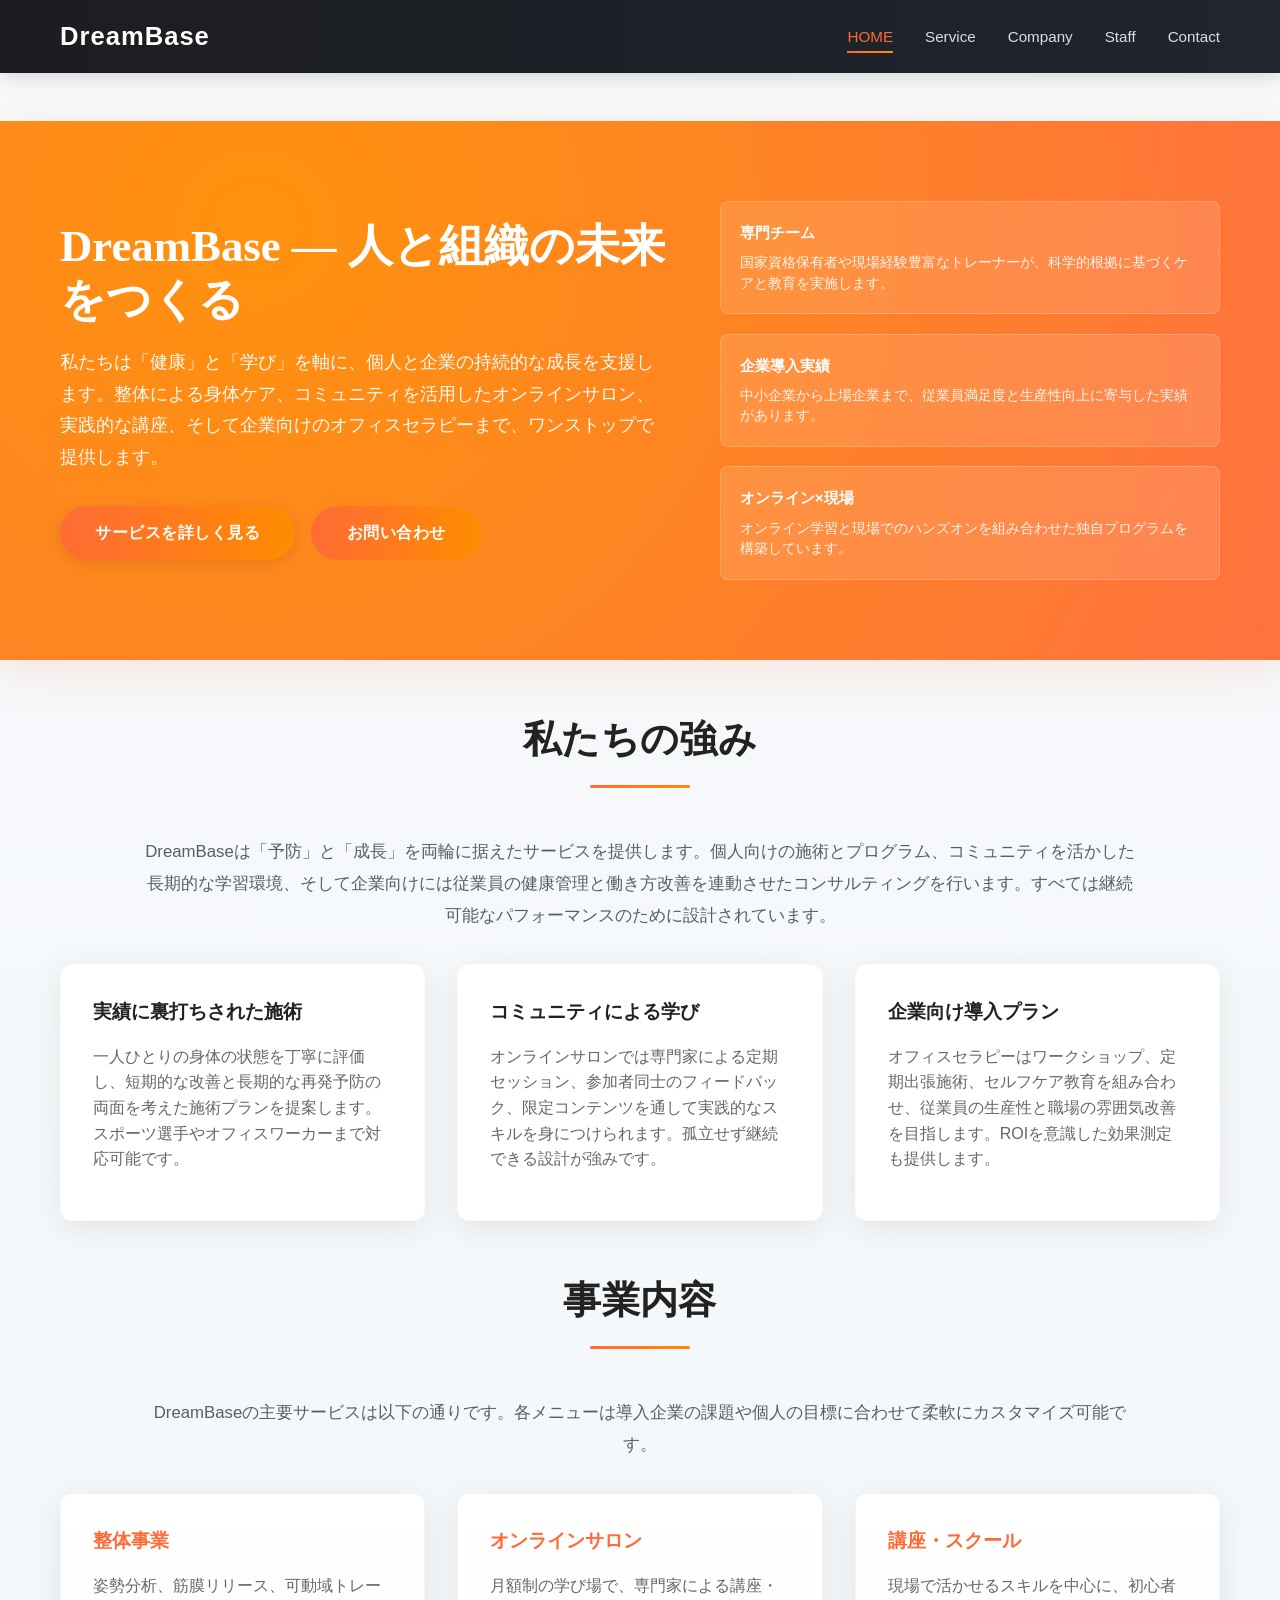
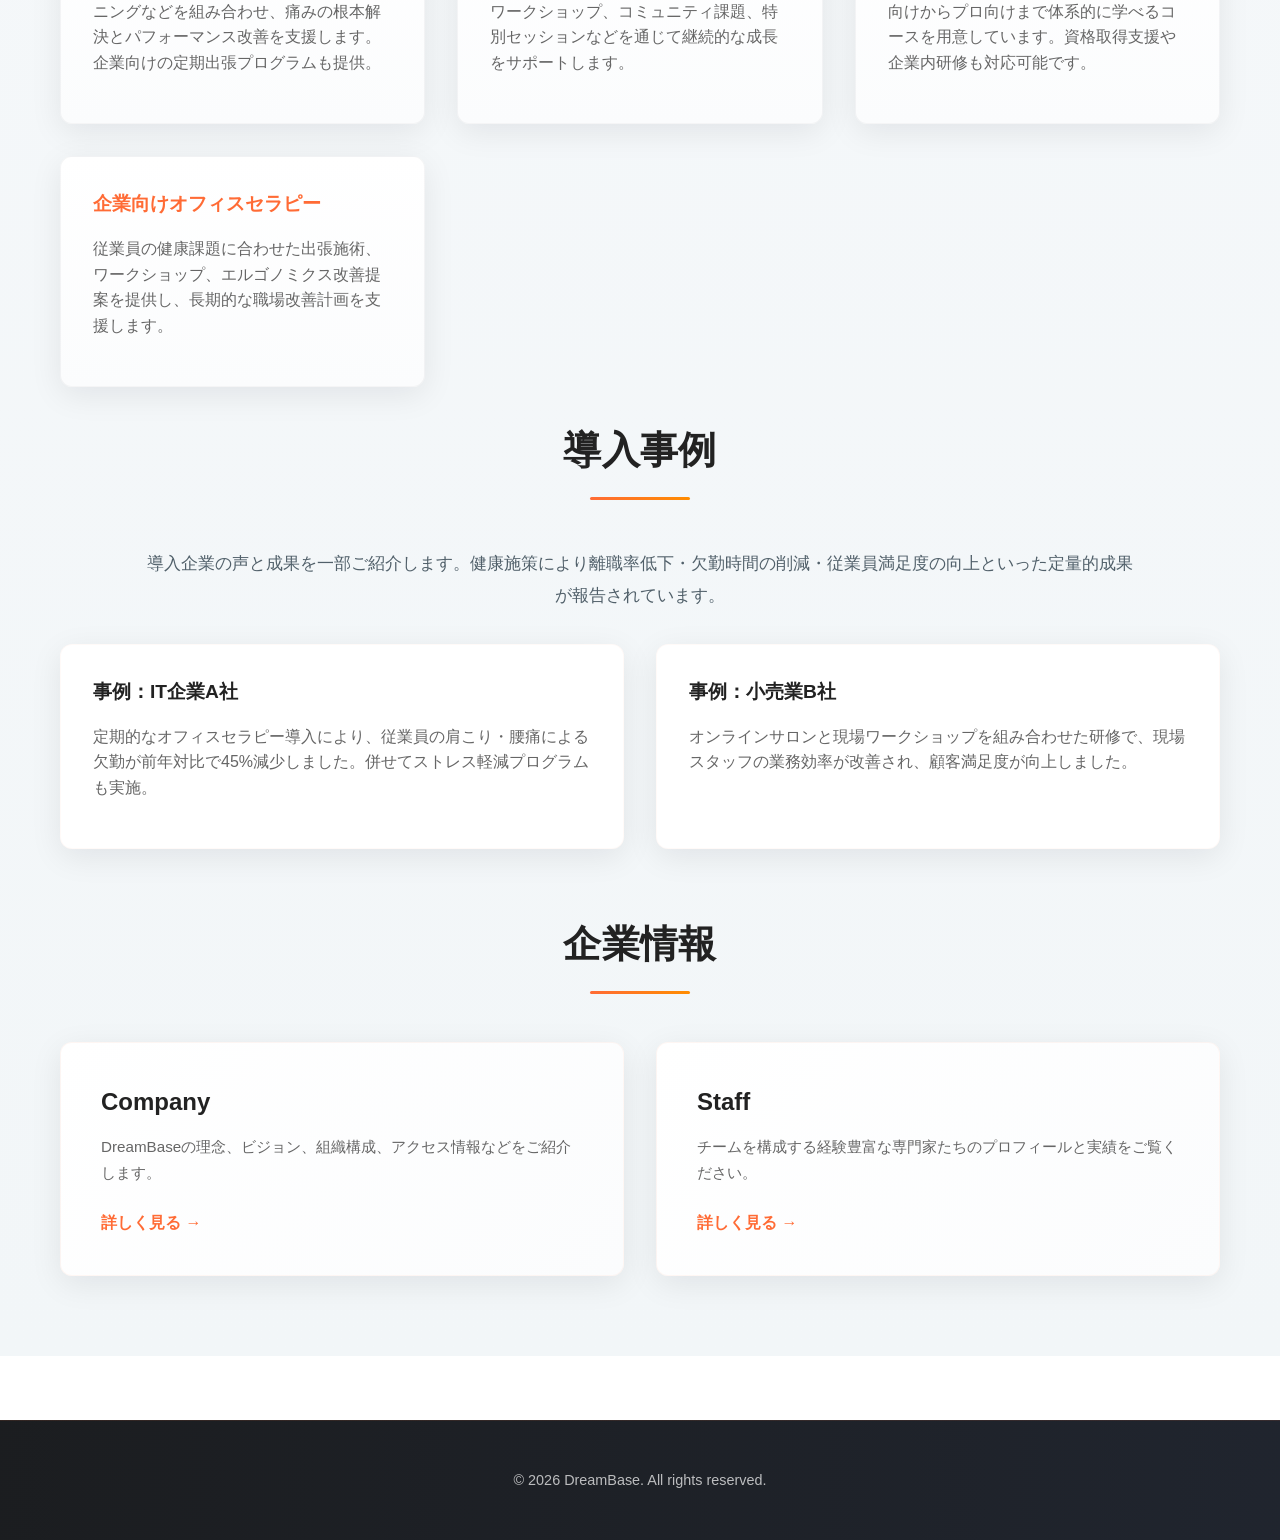
==== index.html @ 5e0f81db "ver1.0.0 create" ====
<!DOCTYPE html>
<html lang="ja">
<head>
    <meta charset="UTF-8">
    <meta name="viewport" content="width=device-width, initial-scale=1.0">
    <title>HOME - DreamBase</title>
    <link rel="icon" href="favicon.ico">
    <link rel="stylesheet" href="css/style.css">
</head>
<body>
    <div id="app">
        <!-- ナビゲーション -->
        <nav class="navbar">
            <div class="container">
                <div class="logo">
                    <h1><a href="index.html" style="color: white; text-decoration: none;">DreamBase</a></h1>
                </div>
                <div class="hamburger">
                    <span></span>
                    <span></span>
                    <span></span>
                </div>
                <ul class="nav-menu">
                    <h1><a href="index.html" style="color: white; text-decoration: none;">DreamBase</a></h1>
                    <li><a href="index.html" class="nav-link active">HOME</a></li>
                    <li class="has-submenu">
                        <a href="pages/service.html" class="nav-link service-toggle">Service</a>
                        <ul class="submenu">
                            <li><a href="pages/service/osteopathy.html">整体事業</a></li>
                            <li><a href="pages/service/salon.html">オンラインサロン事業</a></li>
                            <li><a href="pages/service/school.html">講座・スクール事業</a></li>
                            <li><a href="pages/service/therapist.html">企業向けオフィスセラピー事業</a></li>
                        </ul>
                    </li>
                    <li><a href="pages/company.html" class="nav-link">Company</a></li>
                    <li><a href="pages/staff.html" class="nav-link">Staff</a></li>
                    <li><a href="pages/contact.html" class="nav-link">Contact</a></li>
                </ul>
            </div>
        </nav>

        <!-- メインコンテンツ -->
        <main id="content">
            <section class="page-section">
                <div class="hero modern-hero">
                    <div class="container hero-inner">
                        <div class="hero-left">
                            <h1 class="hero-title">DreamBase — 人と組織の未来をつくる</h1>
                            <p class="hero-sub">私たちは「健康」と「学び」を軸に、個人と企業の持続的な成長を支援します。整体による身体ケア、コミュニティを活用したオンラインサロン、実践的な講座、そして企業向けのオフィスセラピーまで、ワンストップで提供します。</p>
                            <div class="hero-ctas">
                                <a href="pages/service.html" class="btn btn-primary">サービスを詳しく見る</a>
                                <a href="pages/contact.html" class="btn btn-secondary">お問い合わせ</a>
                            </div>
                        </div>
                        <div class="hero-right">
                            <div class="hero-features">
                                <div class="feature">
                                    <h4>専門チーム</h4>
                                    <p>国家資格保有者や現場経験豊富なトレーナーが、科学的根拠に基づくケアと教育を実施します。</p>
                                </div>
                                <div class="feature">
                                    <h4>企業導入実績</h4>
                                    <p>中小企業から上場企業まで、従業員満足度と生産性向上に寄与した実績があります。</p>
                                </div>
                                <div class="feature">
                                    <h4>オンライン×現場</h4>
                                    <p>オンライン学習と現場でのハンズオンを組み合わせた独自プログラムを構築しています。</p>
                                </div>
                            </div>
                        </div>
                    </div>
                </div>

                <div class="container">
                    <section class="about-section">
                        <h2 class="section-title">私たちの強み</h2>
                        <p class="lead">DreamBaseは「予防」と「成長」を両輪に据えたサービスを提供します。個人向けの施術とプログラム、コミュニティを活かした長期的な学習環境、そして企業向けには従業員の健康管理と働き方改善を連動させたコンサルティングを行います。すべては継続可能なパフォーマンスのために設計されています。</p>

                        <div class="card-grid">
                            <div class="card">
                                <h3>実績に裏打ちされた施術</h3>
                                <p>一人ひとりの身体の状態を丁寧に評価し、短期的な改善と長期的な再発予防の両面を考えた施術プランを提案します。スポーツ選手やオフィスワーカーまで対応可能です。</p>
                            </div>
                            <div class="card">
                                <h3>コミュニティによる学び</h3>
                                <p>オンラインサロンでは専門家による定期セッション、参加者同士のフィードバック、限定コンテンツを通して実践的なスキルを身につけられます。孤立せず継続できる設計が強みです。</p>
                            </div>
                            <div class="card">
                                <h3>企業向け導入プラン</h3>
                                <p>オフィスセラピーはワークショップ、定期出張施術、セルフケア教育を組み合わせ、従業員の生産性と職場の雰囲気改善を目指します。ROIを意識した効果測定も提供します。</p>
                            </div>
                        </div>
                    </section>

                    <section class="services-section">
                        <h2 class="section-title">事業内容</h2>
                        <p class="lead">DreamBaseの主要サービスは以下の通りです。各メニューは導入企業の課題や個人の目標に合わせて柔軟にカスタマイズ可能です。</p>

                        <div class="card-grid services-tiles">
                            <a class="card-link" href="pages/service/osteopathy.html">
                                <div class="card service-card">
                                    <h3>整体事業</h3>
                                    <p>姿勢分析、筋膜リリース、可動域トレーニングなどを組み合わせ、痛みの根本解決とパフォーマンス改善を支援します。企業向けの定期出張プログラムも提供。</p>
                                </div>
                            </a>

                            <a class="card-link" href="pages/service/salon.html">
                                <div class="card service-card">
                                    <h3>オンラインサロン</h3>
                                    <p>月額制の学び場で、専門家による講座・ワークショップ、コミュニティ課題、特別セッションなどを通じて継続的な成長をサポートします。</p>
                                </div>
                            </a>

                            <a class="card-link" href="pages/service/school.html">
                                <div class="card service-card">
                                    <h3>講座・スクール</h3>
                                    <p>現場で活かせるスキルを中心に、初心者向けからプロ向けまで体系的に学べるコースを用意しています。資格取得支援や企業内研修も対応可能です。</p>
                                </div>
                            </a>

                            <a class="card-link" href="pages/service/therapist.html">
                                <div class="card service-card">
                                    <h3>企業向けオフィスセラピー</h3>
                                    <p>従業員の健康課題に合わせた出張施術、ワークショップ、エルゴノミクス改善提案を提供し、長期的な職場改善計画を支援します。</p>
                                </div>
                            </a>
                        </div>
                    </section>

                    <section class="case-section">
                        <h2 class="section-title">導入事例</h2>
                        <p class="lead">導入企業の声と成果を一部ご紹介します。健康施策により離職率低下・欠勤時間の削減・従業員満足度の向上といった定量的成果が報告されています。</p>

                        <div class="card-grid">
                            <div class="card">
                                <h3>事例：IT企業A社</h3>
                                <p>定期的なオフィスセラピー導入により、従業員の肩こり・腰痛による欠勤が前年対比で45%減少しました。併せてストレス軽減プログラムも実施。</p>
                            </div>
                            <div class="card">
                                <h3>事例：小売業B社</h3>
                                <p>オンラインサロンと現場ワークショップを組み合わせた研修で、現場スタッフの業務効率が改善され、顧客満足度が向上しました。</p>
                            </div>
                        </div>
                    </section>

                    <section class="company-staff-section">
                        <h2 class="section-title">企業情報</h2>
                        <div class="info-grid">
                            <a href="pages/company.html" class="info-card company-card">
                                <div class="info-card-content">
                                    <h3>Company</h3>
                                    <p>DreamBaseの理念、ビジョン、組織構成、アクセス情報などをご紹介します。</p>
                                    <span class="info-cta">詳しく見る →</span>
                                </div>
                            </a>
                            <a href="pages/staff.html" class="info-card staff-card">
                                <div class="info-card-content">
                                    <h3>Staff</h3>
                                    <p>チームを構成する経験豊富な専門家たちのプロフィールと実績をご覧ください。</p>
                                    <span class="info-cta">詳しく見る →</span>
                                </div>
                            </a>
                        </div>
                    </section>
                </div>
            </section>
        </main>

        <!-- フッター -->
        <footer class="footer">
            <div class="container">
                <p>&copy; 2026 DreamBase. All rights reserved.</p>
            </div>
        </footer>
    </div>

    <script src="js/navigation.js"></script>
</body>
</html>
---- css/style.css ----
* {
    margin: 0;
    padding: 0;
    box-sizing: border-box;
}

body {
    font-family: 'Segoe UI', Tahoma, Geneva, Verdana, sans-serif;
    line-height: 1.6;
    color: #333;
}

:root{
    --brand-1: #FF6B35;
    --brand-2: #FF8C00;
    --bg: #0f1113;
    --card-bg: #0f1720;
    --muted: #9aa3ad;
    --glass: rgba(255,255,255,0.03);
}

.container {
    max-width: 1200px;
    margin: 0 auto;
    padding: 0 20px;
}

/* ナビゲーション */
.navbar {
    background: linear-gradient(90deg, rgba(15,17,20,0.95) 0%, rgba(20,25,35,0.95) 100%);
    padding: 1rem 0;
    position: sticky;
    top: 0;
    z-index: 1000;
    box-shadow: 0 4px 20px rgba(0, 0, 0, 0.15);
    backdrop-filter: blur(10px);
}

.navbar .container {
    display: flex;
    justify-content: space-between;
    align-items: center;
}

.logo h1 {
    color: white;
    font-size: 1.6rem;
    font-weight: 700;
    letter-spacing: 1px;
}

.nav-menu {
    display: flex;
    list-style: none;
    gap: 2rem;
}

.nav-menu h1 {
    display: none;
}

.nav-link {
    color: rgba(255,255,255,0.85);
    text-decoration: none;
    font-weight: 500;
    transition: all 0.3s cubic-bezier(.22,.9,.32,1);
    position: relative;
    cursor: pointer;
    font-size: 0.95rem;
}

.nav-link:hover,
.nav-link.active {
    color: #FF6B35;
}

.nav-link.active::after {
    content: '';
    position: absolute;
    bottom: -8px;
    left: 0;
    width: 100%;
    height: 2px;
    background: linear-gradient(90deg, #FF6B35, #FF8C00);
}

/* メインコンテンツ */
main {
    min-height: calc(100vh - 200px);
    padding: 3rem 0;
    background: linear-gradient(180deg, #f7f9fb 0%, #f2f6f8 100%);
}

/* ページセクション */
.page-section {
    animation: fadeIn 0.5s ease-in;
}

@keyframes fadeIn {
    from {
        opacity: 0;
        transform: translateY(10px);
    }
    to {
        opacity: 1;
        transform: translateY(0);
    }
}

/* HOME ページ */
.modern-hero {
    background: linear-gradient(135deg, #FF6B35 0%, #FF8C00 100%);
    color: white;
    padding: 5rem 0 4rem 0;
    margin-bottom: 3rem;
    box-shadow: 0 10px 40px rgba(255, 107, 53, 0.15);
}

.hero-inner{
    display:flex;
    gap:3rem;
    align-items:center;
}

.hero-left{
    flex:1.1;
}

.hero-right{
    flex:0.9;
}

.modern-hero .hero-title{
    font-size:2.8rem;
    margin-bottom:1.2rem;
    font-family: 'Georgia', serif;
    color: #fff;
    line-height:1.2;
    font-weight: 700;
}

.modern-hero .hero-sub{
    color: rgba(255,255,255,0.95);
    font-size:1.1rem;
    margin-bottom:2rem;
    line-height: 1.8;
}

.hero-ctas {
    display: flex;
    gap: 1rem;
    flex-wrap: wrap;
}

.hero-features{
    display:grid;
    grid-template-columns:1fr;
    gap:1.2rem;
}

.hero .feature{
    background: rgba(255,255,255,0.12);
    padding:1.2rem;
    border-radius:8px;
    border: 1px solid rgba(255,255,255,0.2);
    backdrop-filter: blur(10px);
    transition: all 0.3s ease;
}

.hero .feature:hover {
    background: rgba(255,255,255,0.18);
    transform: translateY(-2px);
}

.hero .feature h4 {
    color: #fff;
    font-size: 0.95rem;
    font-weight: 700;
    margin-bottom: 0.5rem;
}

.hero .feature p {
    color: rgba(255,255,255,0.9);
    font-size: 0.85rem;
    line-height: 1.5;
}

.btn-primary{
    background: #ffffff;
    color:#FF6B35;
    font-weight: 700;
    box-shadow: 0 4px 15px rgba(0,0,0,0.1);
}

.btn-primary:hover {
    background: #f0f0f0;
    transform: translateY(-3px);
    box-shadow: 0 8px 20px rgba(0,0,0,0.15);
}

.btn-secondary{
    background: transparent;
    color: #fff;
    border:2px solid rgba(255,255,255,0.8);
}

.btn-secondary:hover {
    background: rgba(255,255,255,0.1);
    border-color: #fff;
    transform: translateY(-3px);
}

.btn {
    display: inline-block;
    padding: 0.95rem 2.2rem;
    background: linear-gradient(90deg, #FF6B35, #FF8C00);
    color: white;
    text-decoration: none;
    border-radius: 8px;
    font-weight: 700;
    transition: all 0.3s cubic-bezier(.22,.9,.32,1);
    border: none;
    cursor: pointer;
    font-size: 1rem;
    letter-spacing: 0.5px;
}

.btn:hover {
    background: linear-gradient(90deg, #FF8C00, #FFB347);
    transform: translateY(-4px);
    box-shadow: 0 12px 24px rgba(255, 107, 53, 0.3);
}

/* カード */
.card-grid {
    display: grid;
    grid-template-columns: repeat(auto-fit, minmax(300px, 1fr));
    gap: 2rem;
    margin: 2rem 0;
}

.card-link {
    text-decoration: none;
    color: inherit;
    display: block;
}

.card-link .card {
    cursor: pointer;
    height: 100%;
}

.card-link .card-link-text {
    color: #FF8C00;
    font-weight: bold;
    margin-top: 1rem;
    transition: all 0.3s ease;
}

.card {
    background: #ffffff;
    padding: 2rem;
    border-radius: 12px;
    box-shadow: 0 8px 32px rgba(15,17,20,0.08);
    transition: transform 0.35s cubic-bezier(.22,.9,.32,1), box-shadow 0.35s ease, border 0.3s ease;
    border: 1px solid rgba(255,107,53,0.03);
}

.card:hover {
    transform: translateY(-10px);
    box-shadow: 0 16px 48px rgba(255, 107, 53, 0.12);
}

.card h3 {
    color: #222;
    margin-bottom: 1rem;
    font-size: 1.2rem;
    font-weight: 700;
}

.card p {
    color: #666;
    margin-bottom: 1rem;
}

/* Home: 事業紹介セクション */
.services-section {
    margin-top: 3rem;
}

.lead {
    text-align: center;
    max-width: 1000px;
    margin: 0.5rem auto 2rem auto;
    color: #51606a;
    font-size: 1.05rem;
    line-height: 1.9;
    font-weight: 500;
}

.services-tiles .service-card {
    min-height: 180px;
    display: flex;
    flex-direction: column;
    justify-content: center;
    background: linear-gradient(180deg,#ffffff 0%, #fbfcfd 100%);
    border: 1px solid rgba(10,20,30,0.04);
}

.service-card h3 {
    color: var(--brand-1);
    font-size: 1.2rem;
    font-weight: 700;
}

.service-card p {
    color: #666;
}

.card-link {
    text-decoration: none;
}

/* Case section */
.case-section .card{
    background: #ffffff;
}

/* Minor responsive tweaks for modern hero */
@media (max-width: 992px){
    .hero-inner{flex-direction:column}
    .modern-hero .hero-title{font-size:2rem}
}

/* Hero のタイポグラフィを上品に */
.hero {
    background: radial-gradient(circle at 20% 20%, rgba(255,140,0,0.95), rgba(255,107,53,0.95));
    padding: 5rem 0;
}

.hero h2 {
    font-family: 'Georgia', 'Times New Roman', serif;
    font-weight: 700;
    letter-spacing: 0.5px;
}

.btn {
    border-radius: 999px;
    padding: 0.9rem 2.2rem;
}

.card-content {
    display: flex;
    flex-direction: row;
    height: 100%;
    justify-content: space-between;
}

.card-content iframe {
    width: 45%;
    height: 350px;
    border: none;
}

.card-content img {
    width: 45%;
    height: 350px;
    object-fit: cover;
}


/* テーブル */
.table-container {
    overflow-x: auto;
    margin: 2rem 0;
}

table {
    width: 100%;
    border-collapse: collapse;
    background: white;
    border-radius: 12px;
    overflow: hidden;
    box-shadow: 0 8px 32px rgba(15,17,20,0.08);
}

thead {
    background: linear-gradient(90deg, #FF6B35 0%, #FF8C00 100%);
    color: white;
}

th, td {
    padding: 1.2rem;
    text-align: left;
    border-bottom: 1px solid #f0f0f0;
    font-weight: 500;
}

th {
    font-weight: 700;
    letter-spacing: 0.3px;
}

tbody tr:hover {
    background-color: #f8fafb;
}

/* フォーム */
.form-group {
    margin-bottom: 1.5rem;
}

label {
    display: block;
    margin-bottom: 0.6rem;
    font-weight: 700;
    color: #222;
    font-size: 0.95rem;
    letter-spacing: 0.2px;
}

input, textarea, select {
    width: 100%;
    padding: 0.95rem;
    border: 1px solid #ddd;
    border-radius: 8px;
    font-family: inherit;
    font-size: 1rem;
    transition: border-color 0.3s ease, box-shadow 0.3s ease;
}

input:focus, textarea:focus, select:focus {
    outline: none;
    border-color: #FF6B35;
    box-shadow: 0 0 0 3px rgba(255, 107, 53, 0.1);
}

.form-container {
    max-width: 600px;
    margin: 2rem auto;
    background: white;
    padding: 2.5rem;
    border-radius: 12px;
    box-shadow: 0 8px 32px rgba(15,17,20,0.08);
    border: 1px solid rgba(255,107,53,0.03);
}

/* セクションタイトル */
.section-title {
    text-align: center;
    font-size: 2.4rem;
    color: #222;
    margin-bottom: 3rem;
    position: relative;
    padding-bottom: 1.2rem;
    font-weight: 700;
    letter-spacing: 0.3px;
}

.section-title::after {
    content: '';
    position: absolute;
    bottom: 0;
    left: 50%;
    transform: translateX(-50%);
    width: 100px;
    height: 3px;
    background: linear-gradient(90deg, #FF6B35 0%, #FF8C00 100%);
    border-radius: 2px;
}

.greeting-section {
    padding: 3rem 0;
    background: linear-gradient(180deg, #fff 0%, #fff9f2 100%);
}

.greeting-grid {
    display: grid;
    grid-template-columns: 1.2fr 0.8fr;
    gap: 2rem;
    align-items: center;
}

.greeting-text h3 {
    margin-bottom: 1rem;
    color: #333;
    font-size: 1.6rem;
    text-align: start;
}

.greeting-text p {
    color: #555;
    line-height: 1.8;
    margin-bottom: 1rem;
    text-align: start;
}

.greeting-photo-wrap {
    display: flex;
    justify-content: center;
    align-items: center;
}

.greeting-photo {
    width: 100%;
    max-width: 320px;
}

.greeting-smart {
    display: none;
}

@media (max-width: 992px) {
    .greeting-grid {
        grid-template-columns: 1fr;
        text-align: center;
    }

    .greeting-photo-wrap {
        margin-top: 1.5rem;
    }
}

/* 会社概要 */
.company-list dl {
    display: flex;
    flex-wrap: wrap;
    width: 100%;
}

.list-item {
    display: flex;
    padding: 1rem 0;
    border-bottom: solid 2px #FF8C00;
    width: calc(50% - 48px / 2);
    margin-right: 48px;
}

.list-item:nth-child(2n+2) {
    margin-right: 0;
}

.list-item dt {
    width: 160px;
    color: #7d8492;
}

.list-item dd {
    margin-top: 0;
    width: calc(100% - 170px);
}

.list-item.-full {
    width: 100%;
    margin-right: 0;
}

/* フッター */
.footer {
    background: linear-gradient(90deg, rgba(15,17,20,0.95) 0%, rgba(20,25,35,0.95) 100%);
    color: white;
    text-align: center;
    padding: 3rem 0;
    margin-top: 4rem;
    border-top: 1px solid rgba(255,107,53,0.1);
}

.footer p {
    font-size: 0.9rem;
    color: rgba(255,255,255,0.7);
    font-weight: 500;
}

/* ハンバーガーメニュー */
.hamburger {
    display: none;
    flex-direction: column;
    cursor: pointer;
    gap: 6px;
}

.hamburger span {
    width: 26px;
    height: 3px;
    background-color: white;
    border-radius: 2px;
    transition: all 0.4s cubic-bezier(.22,.9,.32,1);
}

.hamburger.active span:nth-child(1) {
    transform: rotate(45deg) translate(9px, 9px);
}

.hamburger.active span:nth-child(2) {
    opacity: 0;
}

.hamburger.active span:nth-child(3) {
    transform: rotate(-45deg) translate(8px, -8px);
}

.submenu {
    display: none;
}

/* レスポンシブ */
@media (max-width: 768px) {
    .navbar .container {
        flex-direction: column;
        align-items: flex-start;
    }

    .logo h1 {
        font-size: 1.5rem;
        width: 100%;
        margin-bottom: 1rem;
        z-index: 1001;
    }

    .hamburger {
        display: flex;
        position: absolute;
        right: 20px;
        top: 50%;
        transform: translateY(-50%);
        z-index: 1000;
    }

    .nav-menu {
        display: none;
        flex-direction: column;
        gap: 0;
        width: 100vw;
        height: 100vh;
        position: fixed;
        top: 0;
        left: 0;
        right: 0;
        background: linear-gradient(180deg, rgba(15,17,20,0.98) 0%, rgba(20,25,35,0.98) 100%);
        list-style: none;
        padding: 6rem 0 2rem 0;
        border-top: 1px solid rgba(255,107,53,0.2);
        z-index: 999;
        backdrop-filter: blur(10px);
    }

    .nav-menu.active {
        display: flex;
    }

    .nav-menu h1 {
        display: block;
        position: absolute;
        font-size: 1.6rem;
        top: 1rem;
        left: 1.5rem;
        font-weight: 700;
        letter-spacing: 0.6px;
    }

    .nav-menu li {
        width: 100%;
        border-bottom: 1px solid rgba(255,255,255,0.05);
    }

    .nav-link {
        display: block;
        padding: 1.2rem 1.8rem;
        color: rgba(255,255,255,0.85);
        font-size: 1rem;
        font-weight: 500;
        transition: all 0.3s cubic-bezier(.22,.9,.32,1);
    }

    .nav-link:hover {
        background: rgba(255,107,53,0.15);
        color: #FF6B35;
        padding-left: 2.2rem;
    }

    .nav-link.active {
        color: #FF6B35;
        background: rgba(255,107,53,0.1);
        border-left: 3px solid #FF6B35;
        padding-left: 1.5rem;
    }

    .nav-link.active::after {
        display: none;
    }

    .hero h2 {
        font-size: 2rem;
    }

    .hero p {
        font-size: 1rem;
    }

    .section-title {
        font-size: 2rem;
    }

    .card-grid {
        grid-template-columns: 1fr;
    }

    .card-content {
        display: flex;
        flex-direction: column;
        height: 100%;
        justify-content: space-between;
    }

    .card-content iframe {
        width: 100%;
        height: 250px;
        border: none;
    }

    .card-content img {
        width: 100%;
        height: 250px;
        object-fit: cover;
    }

    table {
        font-size: 0.9rem;
    }

    th, td {
        padding: 0.75rem;
    }

    .form-container {
        padding: 1.5rem 1rem;
    }

    input, textarea, select {
        font-size: 16px; /* iOSでのズーム防止 */
    }

    main {
        min-height: calc(100vh - 150px);
        padding: 2rem 0;
    }
}

@media (max-width: 480px) {
    .logo h1 {
        font-size: 1.2rem;
    }

    .hero h2 {
        font-size: 1.5rem;
    }

    .section-title {
        font-size: 1.5rem;
    }

    .btn {
        padding: 0.7rem 1.5rem;
        font-size: 0.9rem;
    }

    .card {
        padding: 1.5rem 1rem;
    }

    .card h3 {
        font-size: 1.1rem;
    }

    .nav-menu li {
        width: 100%;
    }

    .nav-link {
        padding: 0.8rem 1rem;
    }

    .table-container {
        overflow-x: auto;
    }

    table {
        font-size: 0.8rem;
    }

    th, td {
        padding: 0.5rem;
    }

    .company-list dl {
        display: block;
        width: 100%;
    }

    .list-item {
        display: block;
        padding: 1rem 0;
        border-bottom: solid 2px #FF8C00;
        width: calc(100%);
        margin-right: 0;
    }

    .list-item dt {
        width: auto;
        color: #7d8492;
    }

    .list-item dd {
        margin-top: 0;
        width: calc(100%);
    }

    .greeting-photo-wrap {
        display: none;
    }

    .greeting-smart {
        display: flex;
        justify-content: space-around;
    }

    .greeting-content {
        flex-direction: column;
        text-align: start;
        margin-top: 40px;
    }

    .greeting-photo-smart {
        width: 100%;
        max-width: 180px;
    }

}

/* Company & Staff セクション */
.company-staff-section {
    margin-top: 4rem;
    margin-bottom: 2rem;
}

.info-grid {
    display: grid;
    grid-template-columns: repeat(auto-fit, minmax(280px, 1fr));
    gap: 2rem;
    margin-top: 2rem;
}

.info-card {
    display: block;
    text-decoration: none;
    color: inherit;
    border-radius: 12px;
    padding: 2.5rem;
    background: linear-gradient(135deg, #ffffff 0%, #fbfcfd 100%);
    box-shadow: 0 8px 32px rgba(15,17,20,0.08);
    transition: all 0.4s cubic-bezier(.22,.9,.32,1);
    position: relative;
    overflow: hidden;
    border: 1px solid rgba(255,107,53,0.05);
}

.info-card::before {
    content: '';
    position: absolute;
    top: 0;
    left: 0;
    right: 0;
    height: 3px;
    background: linear-gradient(90deg, #FF6B35, #FF8C00);
    opacity: 0;
    transition: opacity 0.3s ease;
}

.info-card:hover {
    transform: translateY(-8px);
    box-shadow: 0 16px 40px rgba(255,107,53,0.12);
}

.info-card:hover::before {
    opacity: 1;
}

.info-card-content h3 {
    font-size: 1.5rem;
    color: #222;
    margin-bottom: 0.8rem;
    font-weight: 700;
}

.info-card-content p {
    color: #666;
    line-height: 1.7;
    margin-bottom: 1.5rem;
    font-size: 0.95rem;
}

.info-cta {
    display: inline-block;
    color: #FF6B35;
    font-weight: 600;
    transition: all 0.3s ease;
    position: relative;
}

.info-card:hover .info-cta {
    transform: translateX(4px);
    color: #FF8C00;
}

/* レスポンシブ: Company & Staff */
@media (max-width: 768px) {
    .info-grid {
        grid-template-columns: 1fr;
        gap: 1.5rem;
    }

    .info-card {
        padding: 2rem;
    }

    .info-card-content h3 {
        font-size: 1.3rem;
    }

    /* Hero responsive */
    .hero-inner {
        flex-direction: column;
        gap: 2rem;
    }

    .modern-hero .hero-title {
        font-size: 2rem;
    }

    .modern-hero .hero-sub {
        font-size: 1rem;
    }

    .hero-ctas {
        flex-direction: column;
    }

    .btn {
        width: 100%;
        text-align: center;
    }

    /* サブメニュー */
    .submenu {
        display: none;
        flex-direction: column;
        background: rgba(20,25,35,0.95);
        padding-left: 2rem;
    }

    .submenu.active {
        display: flex;
        list-style: "-";
    }

    .submenu li {
        border-bottom: 1px solid rgba(255,255,255,0.05);
    }

    .submenu a {
        display: block;
        padding: 0.8rem 1rem;
        color: rgba(255,255,255,0.7);
        text-decoration: none;
        font-size: 0.9rem;
        transition: all 0.3s ease;
    }

    .submenu a:hover {
        background: rgba(255,107,53,0.15);
        color: #FF6B35;
        padding-left: 1.5rem;
    }
}
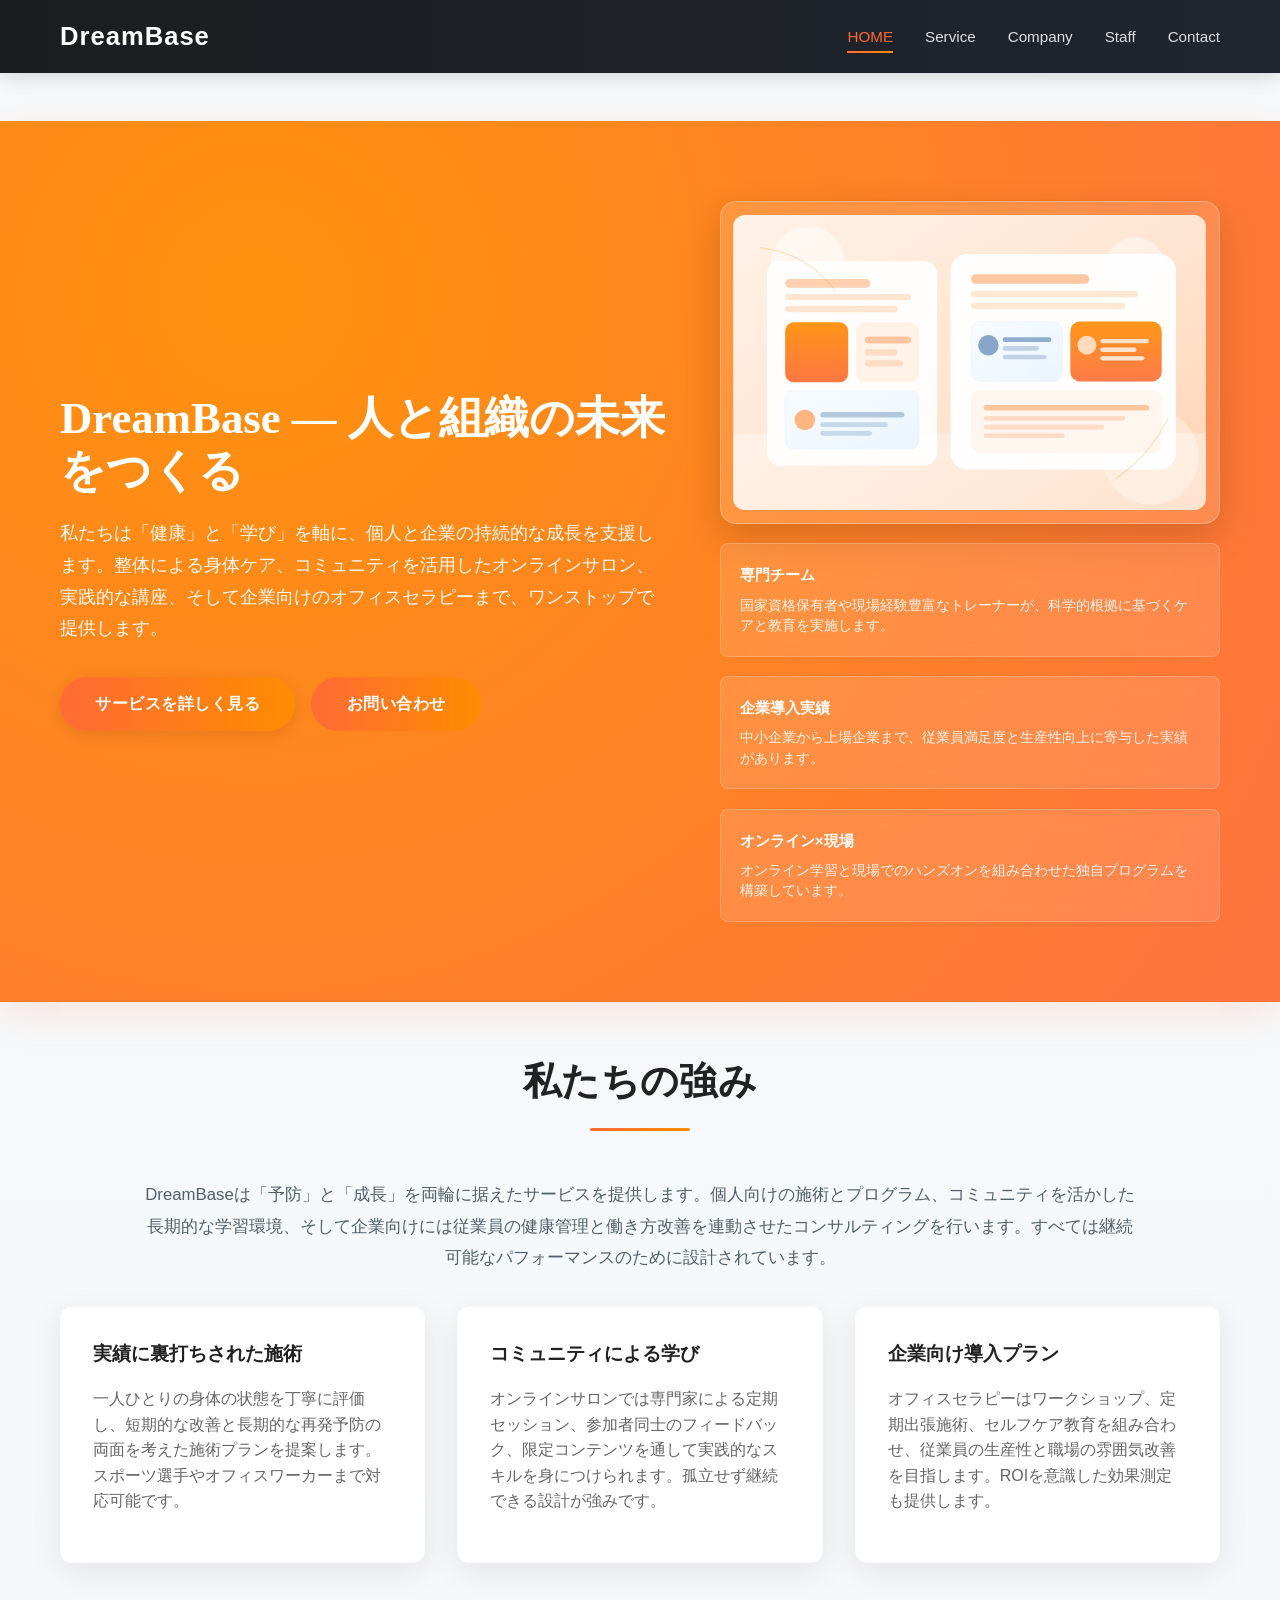
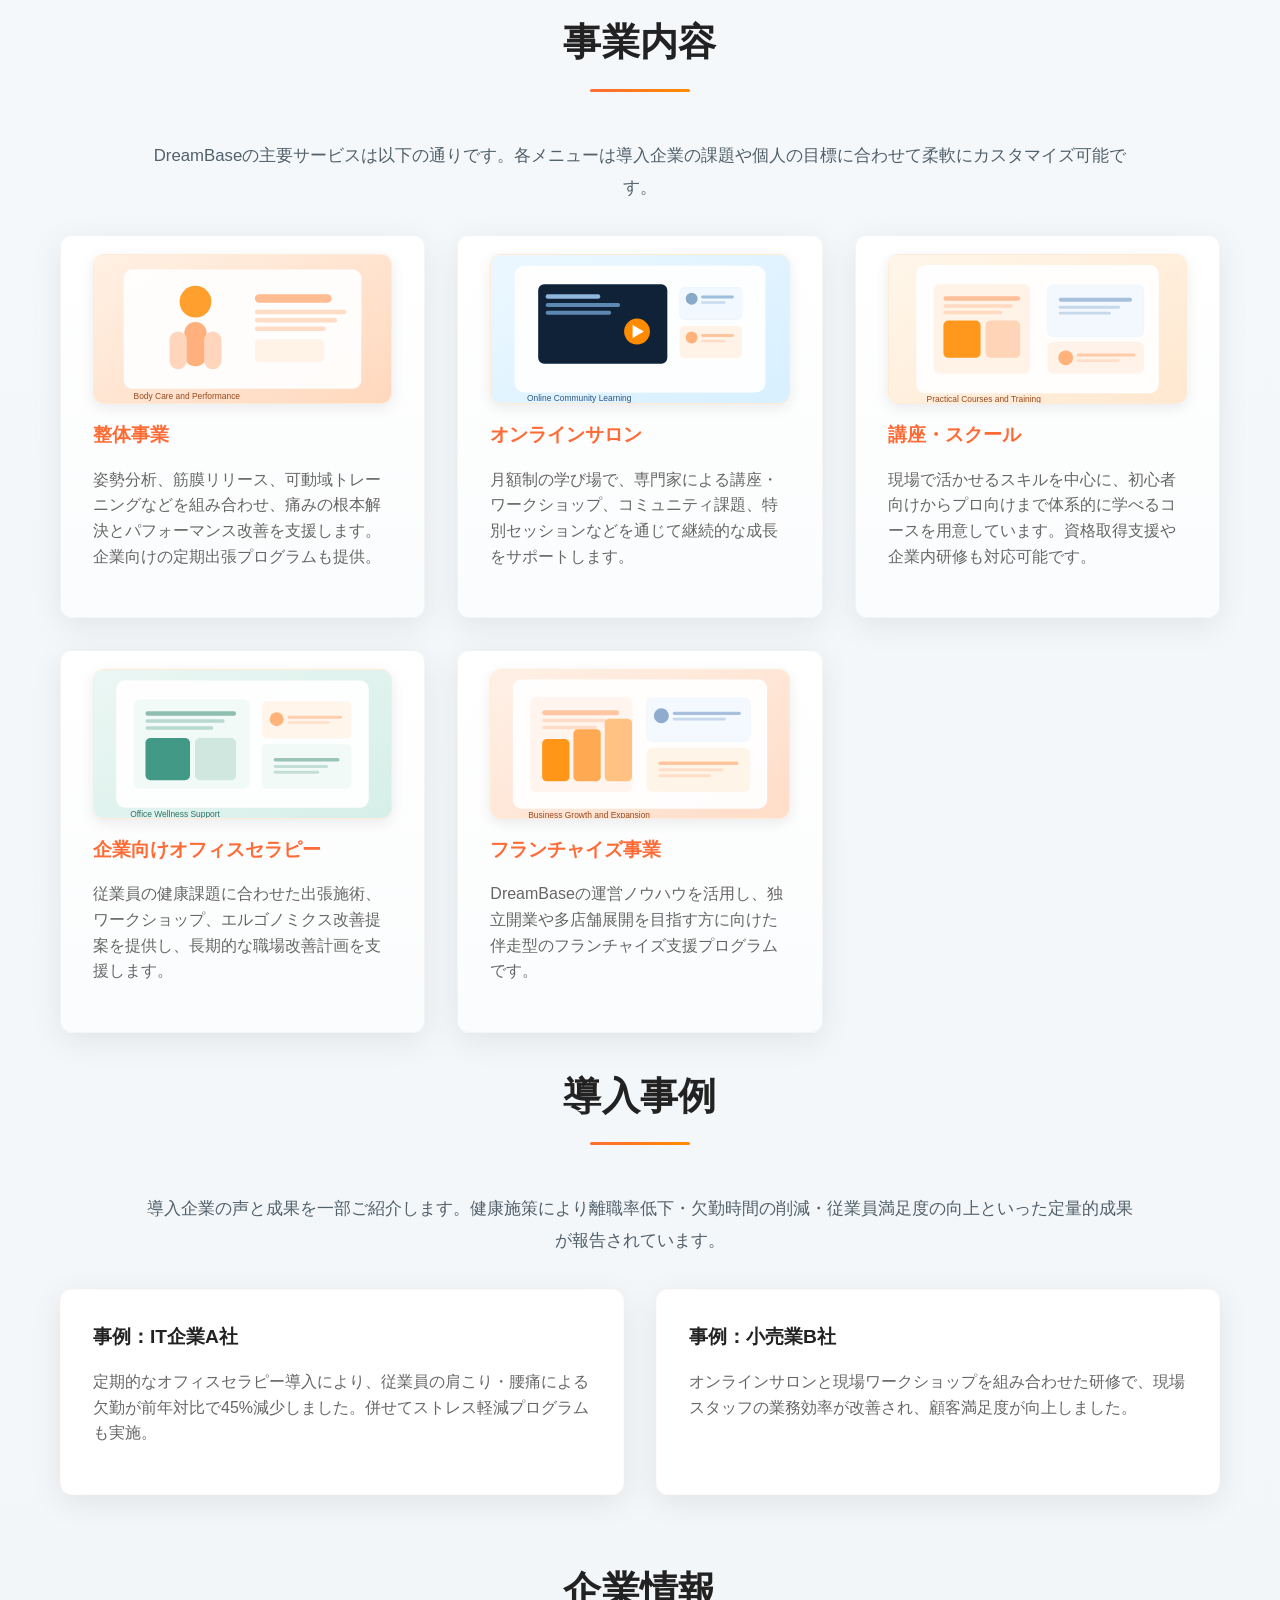
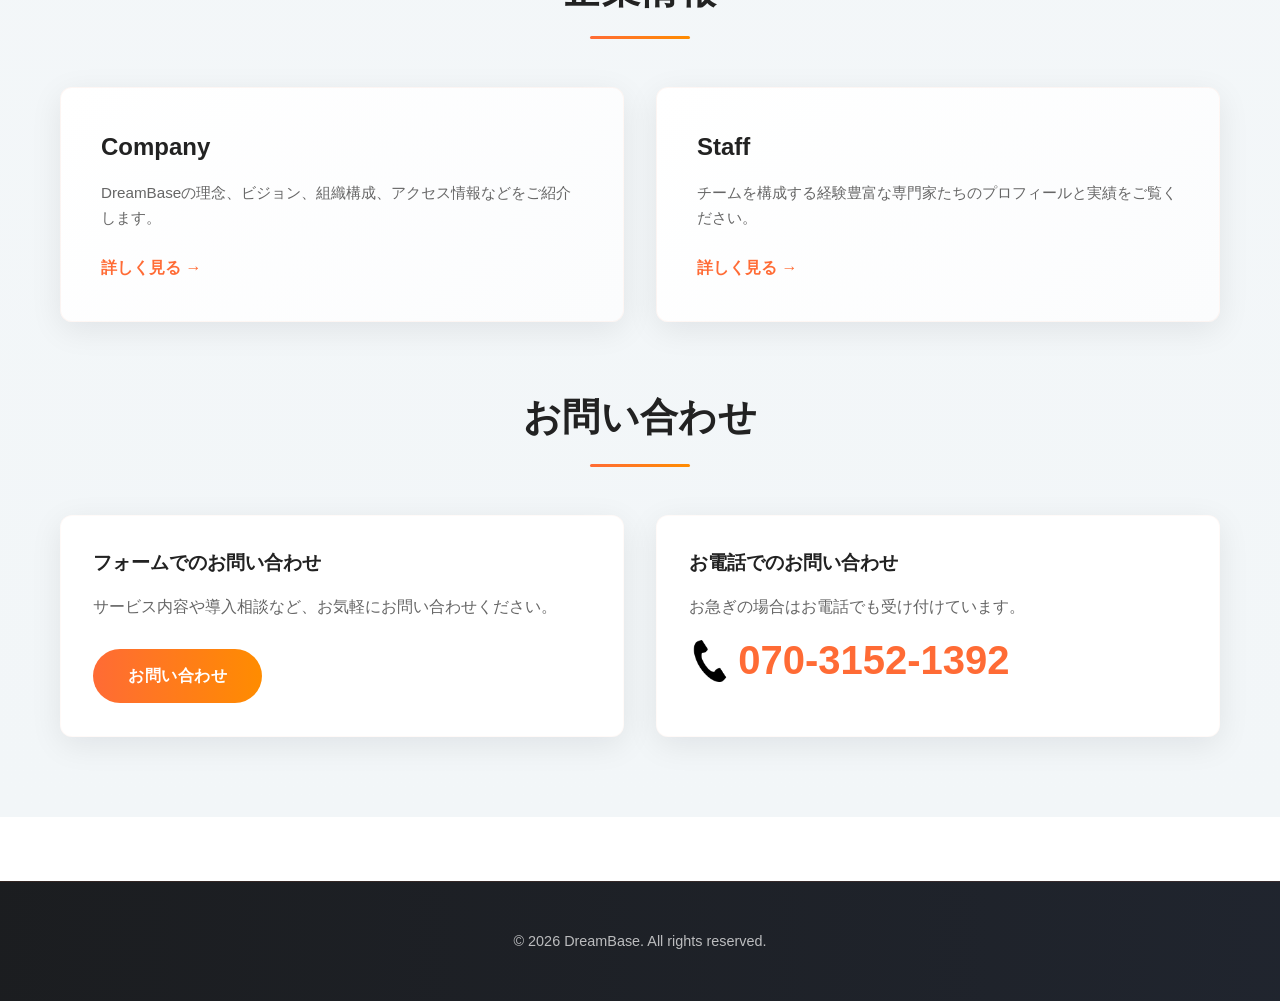
==== commit 1360638e: "update ver1.0.1" ====
--- a/index.html
+++ b/index.html
@@ -30,6 +30,7 @@
                             <li><a href="pages/service/salon.html">オンラインサロン事業</a></li>
                             <li><a href="pages/service/school.html">講座・スクール事業</a></li>
                             <li><a href="pages/service/therapist.html">企業向けオフィスセラピー事業</a></li>
+                            <li><a href="pages/service/franchise.html">フランチャイズ事業</a></li>
                         </ul>
                     </li>
                     <li><a href="pages/company.html" class="nav-link">Company</a></li>
@@ -53,6 +54,9 @@
                             </div>
                         </div>
                         <div class="hero-right">
+                            <div class="hero-visual-card">
+                                <img src="images/home-hero-placeholder.svg" alt="DreamBaseのコンセプトイメージ" class="hero-visual-image">
+                            </div>
                             <div class="hero-features">
                                 <div class="feature">
                                     <h4>専門チーム</h4>
@@ -99,6 +103,7 @@
                         <div class="card-grid services-tiles">
                             <a class="card-link" href="pages/service/osteopathy.html">
                                 <div class="card service-card">
+                                    <img src="images/services/osteopathy.svg" alt="整体事業のイメージ" class="service-card-image" loading="lazy">
                                     <h3>整体事業</h3>
                                     <p>姿勢分析、筋膜リリース、可動域トレーニングなどを組み合わせ、痛みの根本解決とパフォーマンス改善を支援します。企業向けの定期出張プログラムも提供。</p>
                                 </div>
@@ -106,6 +111,7 @@
 
                             <a class="card-link" href="pages/service/salon.html">
                                 <div class="card service-card">
+                                    <img src="images/services/salon.svg" alt="オンラインサロンのイメージ" class="service-card-image" loading="lazy">
                                     <h3>オンラインサロン</h3>
                                     <p>月額制の学び場で、専門家による講座・ワークショップ、コミュニティ課題、特別セッションなどを通じて継続的な成長をサポートします。</p>
                                 </div>
@@ -113,6 +119,7 @@
 
                             <a class="card-link" href="pages/service/school.html">
                                 <div class="card service-card">
+                                    <img src="images/services/school.svg" alt="講座・スクールのイメージ" class="service-card-image" loading="lazy">
                                     <h3>講座・スクール</h3>
                                     <p>現場で活かせるスキルを中心に、初心者向けからプロ向けまで体系的に学べるコースを用意しています。資格取得支援や企業内研修も対応可能です。</p>
                                 </div>
@@ -120,8 +127,17 @@
 
                             <a class="card-link" href="pages/service/therapist.html">
                                 <div class="card service-card">
+                                    <img src="images/services/therapist.svg" alt="企業向けオフィスセラピーのイメージ" class="service-card-image" loading="lazy">
                                     <h3>企業向けオフィスセラピー</h3>
                                     <p>従業員の健康課題に合わせた出張施術、ワークショップ、エルゴノミクス改善提案を提供し、長期的な職場改善計画を支援します。</p>
+                                </div>
+                            </a>
+
+                            <a class="card-link" href="pages/service/franchise.html">
+                                <div class="card service-card">
+                                    <img src="images/services/franchise.svg" alt="フランチャイズ事業のイメージ" class="service-card-image" loading="lazy">
+                                    <h3>フランチャイズ事業</h3>
+                                    <p>DreamBaseの運営ノウハウを活用し、独立開業や多店舗展開を目指す方に向けた伴走型のフランチャイズ支援プログラムです。</p>
                                 </div>
                             </a>
                         </div>
@@ -162,6 +178,27 @@
                             </a>
                         </div>
                     </section>
+
+                    <section class="company-staff-section">
+                        <h2 class="section-title">お問い合わせ</h2>
+                        <div class="card-grid">
+                            <div class="card">
+                                <h3>フォームでのお問い合わせ</h3>
+                                <p>サービス内容や導入相談など、お気軽にお問い合わせください。</p>
+                                <a href="pages/contact.html" class="btn" style="margin-top: 0.8rem;">お問い合わせ</a>
+                            </div>
+                            <div class="card">
+                                <h3>お電話でのお問い合わせ</h3>
+                                <p>お急ぎの場合はお電話でも受け付けています。</p>
+                                <p>
+                                    <a href="tel:07031521392" class="phone-link">
+                                        <img src="images/phone.png" alt="" class="phone-icon" aria-hidden="true">
+                                        <span>070-3152-1392</span>
+                                    </a>
+                                </p>
+                            </div>
+                        </div>
+                    </section>
                 </div>
             </section>
         </main>
--- a/css/style.css
+++ b/css/style.css
@@ -130,6 +130,32 @@
     flex:0.9;
 }
 
+.hero-visual-card {
+    background: rgba(255,255,255,0.14);
+    border: 1px solid rgba(255,255,255,0.28);
+    border-radius: 16px;
+    padding: 0.8rem;
+    margin-bottom: 1.2rem;
+    box-shadow: 0 14px 36px rgba(0,0,0,0.16);
+    backdrop-filter: blur(10px);
+}
+
+.hero-visual-image {
+    display: block;
+    width: 100%;
+    aspect-ratio: 16 / 10;
+    object-fit: cover;
+    border-radius: 12px;
+}
+
+.hero-visual-note {
+    margin-top: 0.7rem;
+    margin-bottom: 0;
+    font-size: 0.82rem;
+    color: rgba(255,255,255,0.88);
+    line-height: 1.45;
+}
+
 .modern-hero .hero-title{
     font-size:2.8rem;
     margin-bottom:1.2rem;
@@ -255,6 +281,14 @@
     font-weight: bold;
     margin-top: 1rem;
     transition: all 0.3s ease;
+}
+
+.location-card-link {
+    margin-bottom: 2rem;
+}
+
+.location-card-link:last-of-type {
+    margin-bottom: 0;
 }
 
 .card {
@@ -299,12 +333,23 @@
 }
 
 .services-tiles .service-card {
-    min-height: 180px;
+    min-height: 260px;
     display: flex;
     flex-direction: column;
-    justify-content: center;
+    justify-content: flex-start;
     background: linear-gradient(180deg,#ffffff 0%, #fbfcfd 100%);
     border: 1px solid rgba(10,20,30,0.04);
+    padding-top: 1.1rem;
+}
+
+.service-card-image {
+    width: 100%;
+    height: 150px;
+    object-fit: cover;
+    border-radius: 10px;
+    margin-bottom: 1rem;
+    border: 1px solid rgba(255, 140, 0, 0.16);
+    box-shadow: 0 4px 14px rgba(15, 17, 20, 0.08);
 }
 
 .service-card h3 {
@@ -319,6 +364,36 @@
 
 .card-link {
     text-decoration: none;
+}
+
+/* Service detail pages */
+.service-page-hero {
+    margin: -0.6rem 0 1.6rem;
+}
+
+.service-page-hero-image {
+    width: 100%;
+    display: block;
+    height: clamp(220px, 34vw, 340px);
+    object-fit: cover;
+    border-radius: 14px;
+    border: 1px solid rgba(255, 140, 0, 0.14);
+    box-shadow: 0 10px 30px rgba(15, 17, 20, 0.1);
+    background: #fff;
+}
+
+.service-overview-card {
+    margin-bottom: 1.1rem;
+}
+
+.detail-card-image {
+    width: 100%;
+    height: 132px;
+    object-fit: cover;
+    border-radius: 10px;
+    margin-bottom: 0.9rem;
+    border: 1px solid rgba(255, 140, 0, 0.14);
+    background: linear-gradient(180deg, #fffaf6 0%, #fff3e7 100%);
 }
 
 /* Case section */
@@ -436,13 +511,69 @@
 }
 
 .form-container {
-    max-width: 600px;
+    max-width: 760px;
     margin: 2rem auto;
     background: white;
     padding: 2.5rem;
     border-radius: 12px;
     box-shadow: 0 8px 32px rgba(15,17,20,0.08);
     border: 1px solid rgba(255,107,53,0.03);
+}
+
+.contact-callout-wrap {
+    margin-top: 3rem;
+}
+
+.contact-callout-card {
+    text-align: center;
+    max-width: 760px;
+    margin: 0 auto;
+}
+
+.contact-callout-heading {
+    font-size: clamp(1.5rem, 3.2vw, 2rem);
+    color: #1f2d3a;
+    margin-bottom: 0.9rem;
+    letter-spacing: 0.03em;
+    font-weight: 800;
+}
+
+.contact-callout-number {
+    margin: 0;
+}
+
+.contact-callout-number a {
+    color: #FF6B35;
+    font-weight: 700;
+    text-decoration: none;
+    font-size: clamp(1.7rem, 4.2vw, 2.5rem);
+    line-height: 1.2;
+}
+
+.contact-callout-number a:hover {
+    color: #FF8C00;
+}
+
+.phone-link {
+    color: #FF6B35;
+    font-weight: 700;
+    text-decoration: none;
+    font-size: clamp(1.7rem, 4.2vw, 2.5rem);
+    line-height: 1.2;
+    display: inline-flex;
+    align-items: center;
+    gap: 0.45rem;
+}
+
+.phone-link:hover {
+    color: #FF8C00;
+}
+
+.phone-icon {
+    width: 1.05em;
+    height: 1.05em;
+    object-fit: contain;
+    transform: translateY(1px);
 }
 
 /* セクションタイトル */
@@ -705,6 +836,23 @@
         grid-template-columns: 1fr;
     }
 
+    .service-card-image {
+        height: 180px;
+    }
+
+    .service-page-hero {
+        margin-top: -0.2rem;
+        margin-bottom: 1.2rem;
+    }
+
+    .service-page-hero-image {
+        height: 220px;
+    }
+
+    .detail-card-image {
+        height: 148px;
+    }
+
     .card-content {
         display: flex;
         flex-direction: column;
@@ -766,6 +914,18 @@
 
     .card {
         padding: 1.5rem 1rem;
+    }
+
+    .service-card-image {
+        height: 160px;
+    }
+
+    .service-page-hero-image {
+        height: 190px;
+    }
+
+    .detail-card-image {
+        height: 136px;
     }
 
     .card h3 {
@@ -912,6 +1072,149 @@
     color: #FF8C00;
 }
 
+/* Franchise map */
+.franchise-map-card {
+    background: linear-gradient(180deg, #ffffff 0%, #fff9f2 100%);
+}
+
+.franchise-map-lead {
+    margin-bottom: 1rem;
+    color: #51606a;
+}
+
+.franchise-map-note {
+    margin-top: 1rem;
+    margin-bottom: 0;
+    color: #5f6f81;
+    font-size: 0.92rem;
+}
+
+.franchise-map-wrap {
+    position: relative;
+    max-width: 760px;
+    margin: 0 auto;
+    background: radial-gradient(circle at 40% 30%, #f3f8ff 0%, #e8f1fc 100%);
+    border: 1px solid rgba(70, 110, 160, 0.2);
+    border-radius: 16px;
+    padding: 0.6rem;
+}
+
+.franchise-map {
+    width: 100%;
+    height: 460px;
+    display: block;
+    border-radius: 12px;
+    overflow: hidden;
+}
+
+.franchise-map-error {
+    height: 100%;
+    display: flex;
+    align-items: center;
+    justify-content: center;
+    text-align: center;
+    color: #24303d;
+    background: linear-gradient(180deg, #fff 0%, #f7fbff 100%);
+    border: 1px dashed rgba(70, 110, 160, 0.4);
+    border-radius: 12px;
+    padding: 1rem;
+    font-weight: 600;
+}
+
+.franchise-detail-list {
+    margin-top: 1.5rem;
+    display: grid;
+    gap: 0.8rem;
+}
+
+.franchise-detail {
+    display: none;
+    border: 1px solid rgba(255, 140, 0, 0.25);
+    border-radius: 10px;
+    background: #fff;
+    padding: 1rem 1.1rem;
+}
+
+.franchise-detail.active {
+    display: block;
+    animation: fadeIn 0.25s ease;
+}
+
+.franchise-detail h3 {
+    margin-bottom: 0.4rem;
+    color: #283644;
+}
+
+.franchise-detail-head {
+    display: flex;
+    align-items: center;
+    justify-content: space-between;
+    gap: 0.8rem;
+    margin-bottom: 0.4rem;
+}
+
+.franchise-detail-head h3 {
+    margin-bottom: 0;
+}
+
+.franchise-detail-switch {
+    display: flex;
+    gap: 0.4rem;
+    flex-shrink: 0;
+}
+
+.franchise-switch-btn {
+    width: 32px;
+    height: 32px;
+    border-radius: 999px;
+    border: 1px solid rgba(255, 140, 0, 0.35);
+    background: #fff7ee;
+    color: #ff6b35;
+    font-weight: 700;
+    cursor: pointer;
+    transition: all 0.2s ease;
+}
+
+.franchise-switch-btn:hover {
+    background: #ff8c00;
+    color: #fff;
+}
+
+.franchise-switch-btn:focus-visible {
+    outline: 3px solid rgba(20, 120, 255, 0.35);
+    outline-offset: 1px;
+}
+
+.franchise-detail p {
+    margin-bottom: 0;
+}
+
+.franchise-detail-meta {
+    margin-top: 0.9rem;
+    display: grid;
+    grid-template-columns: 88px 1fr;
+    gap: 0.35rem 0.8rem;
+}
+
+.franchise-detail-meta dt {
+    color: #6a7785;
+    font-weight: 700;
+}
+
+.franchise-detail-meta dd {
+    margin: 0;
+    color: #334355;
+}
+
+.franchise-detail-meta a {
+    color: #1d5ea8;
+    word-break: break-all;
+}
+
+.franchise-detail-meta a:hover {
+    color: #ff6b35;
+}
+
 /* レスポンシブ: Company & Staff */
 @media (max-width: 768px) {
     .info-grid {
@@ -981,4 +1284,17 @@
         color: #FF6B35;
         padding-left: 1.5rem;
     }
-}
+
+    .franchise-map-wrap {
+        padding: 0.45rem;
+    }
+
+    .franchise-map {
+        height: 380px;
+    }
+
+    .franchise-detail-meta {
+        grid-template-columns: 1fr;
+        gap: 0.15rem;
+    }
+}
